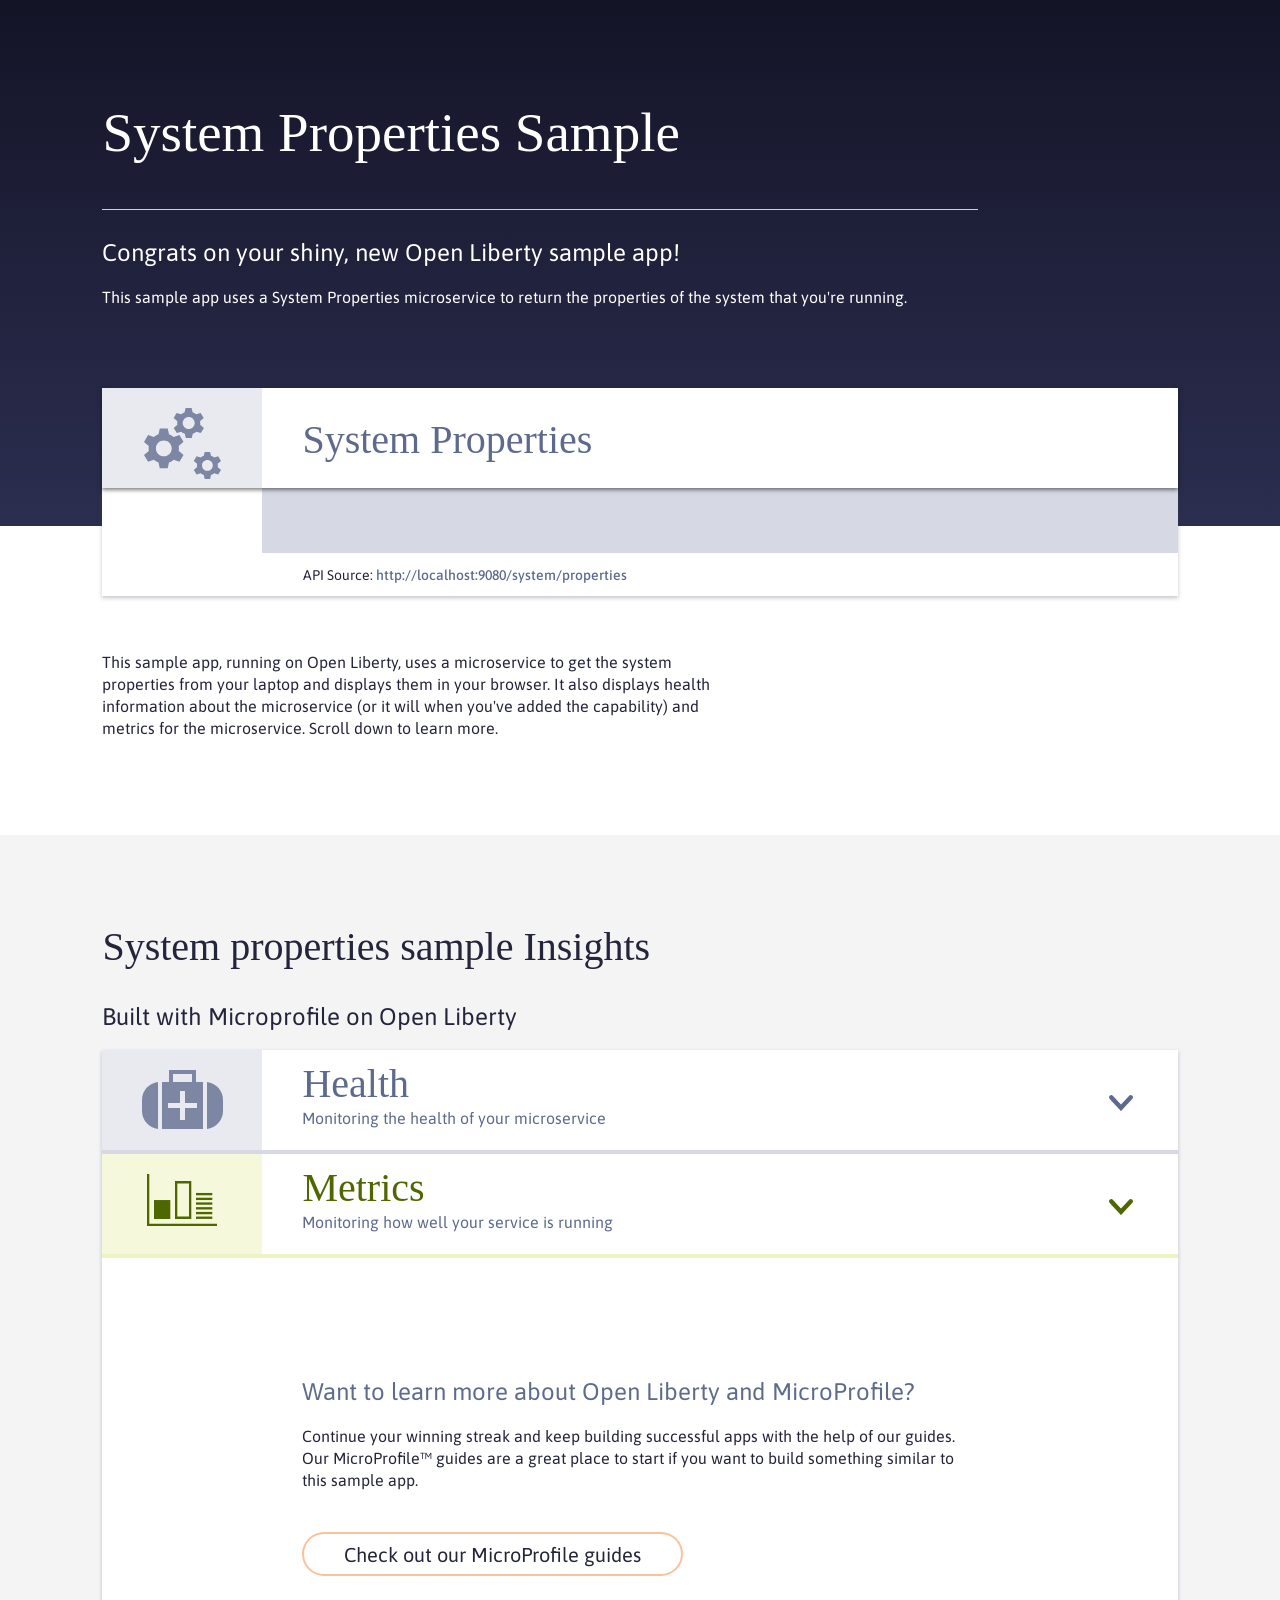
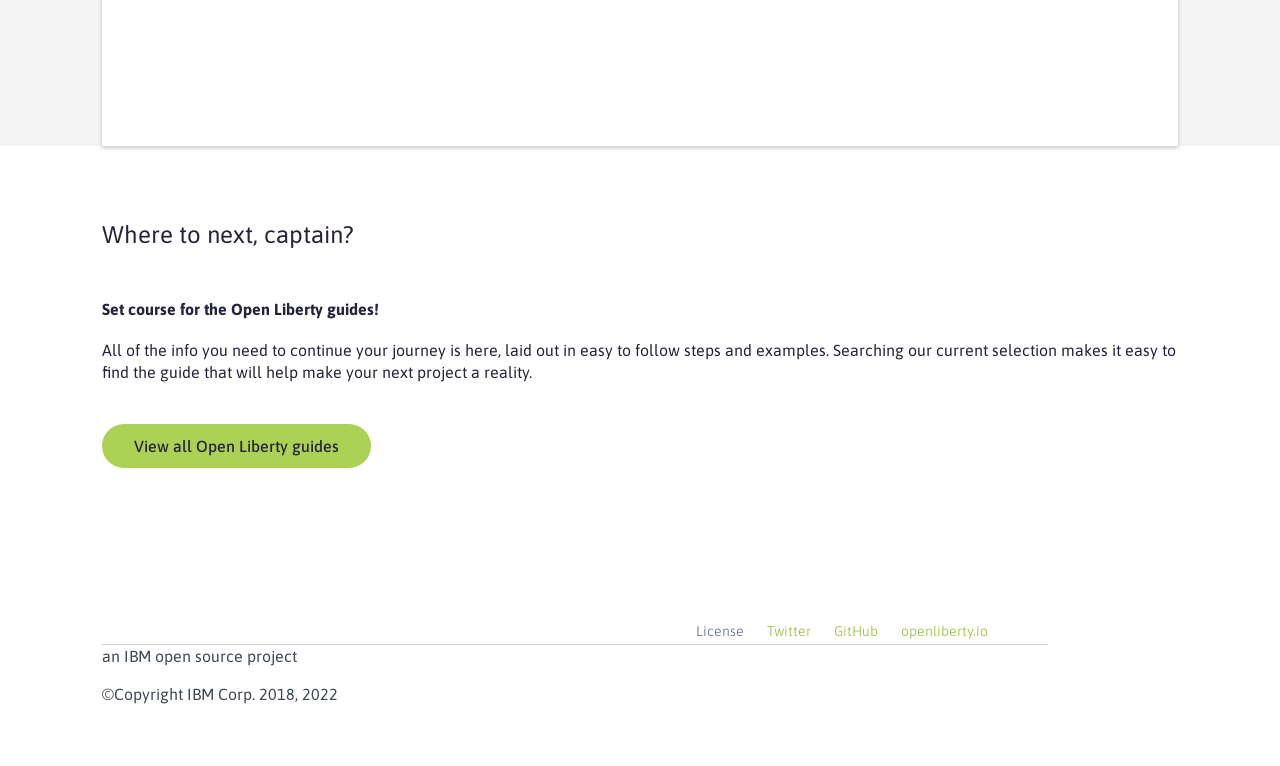
==== start/src/main/webapp/index.html @ b4d85316 "update versions" ====
<!--
  Copyright (c) 2016, 2022 IBM Corp.

  Licensed under the Apache License, Version 2.0 (the "License");
  you may not use this file except in compliance with the License.
  You may obtain a copy of the License at

     http://www.apache.org/licenses/LICENSE-2.0

  Unless required by applicable law or agreed to in writing, software
  distributed under the License is distributed on an "AS IS" BASIS,
  WITHOUT WARRANTIES OR CONDITIONS OF ANY KIND, either express or implied.
  See the License for the specific language governing permissions and
  limitations under the License.
-->
<html>
    <head>
        <script src="js/mpData.js"></script>
        <link href="https://fonts.googleapis.com/css?family=Asap" rel="stylesheet">
        <link rel="stylesheet" href="css/main.css">
    </head>
    <body>
        <section id="appIntro">
            <div id="titleSection">
                <h1 id="appTitle">System Properties Sample</h1>
                <div class="line"></div>
                <div class="headerImage"></div>
                <h2>Congrats on your shiny, new Open Liberty sample app!</h2>
                <p>This sample app uses a System Properties microservice to return the properties of the system that you're running.</p>
            </div>

            <div class="msSection" id="systemProperties">
                <div class="headerRow">
                    <div class="headerIcon"><img src="img/sysProps.svg"/></div>
                    <div class="headerTitle" id="sysPropTitle"><h2>System Properties</h2></div>
                </div>
                <div class="sectionContent">
                    <table id="systemPropertiesTable">
                        <tbody id="sysPropertiesTableBody">
                        <tr><th>Properties</th><th>Value</th></tr>
                        </tbody>
                    </table>
                </div>
            </div>

        </section>

        <section id="whereTo">
            <p>This sample app, running on Open Liberty, uses a microservice to get the system properties from your laptop and displays them in your browser. It also displays health information about the microservice (or it will when you've added the capability) and metrics for the microservice. Scroll down to learn more.</p>
        </section>

        <section id="openLibertyAndMp">
            <h1>System properties sample Insights</h1>
            <h2>Built with Microprofile on Open Liberty </h2>
            <div class="msSection collapsed" id="healthSection">
                <div class="collapsibleRow headerRow" onClick="toggle()">
                    <div class="headerIcon"><img src="img/health.svg"/></div>
                    <div class="headerTitle">
                        <h2>Health</h2>
                        <p>Monitoring the health of your microservice</p>
                        <img class="caret" src="img/carets/caret_down_blue.svg"/>
                    </div>
                </div>
                <div class="collapsibleContent" id="collapsibleHealth">
                    <div class="sectionContent">
                        <div id="healthBox">
                            <div id="healthIcon"><div id="healthStatusIcon"><img id="healthStatusIconImage"/></div></div>
                            <div id="healthText">
                                <p id="serviceName"></p>
                                <p id="serviceStatus"></p>
                            </div>
                        </div>
                        <table id="healthTable"></table>
                    </div>
                </div>
            </div>

            <div class="msSection collapsed" id="metricsSection">
                <div class="collapsibleRow headerRow" onClick="toggle()">
                    <div class="headerIcon"><img src="img/metrics.svg"/></div>
                    <div class="headerTitle">
                        <h2>Metrics</h2>
                        <p>Monitoring how well your service is running</p>
                        <img class="caret" src="img/carets/caret_down_green.svg"/>
                    </div>
                </div>
                <div class="collapsibleContent" id="collapsibleConfig">
                    <div class="sectionContent" id="metricsText">
                        <table id="metricsTable">
                            <tbody id="metricsTableBody">
                            <tr><th>PROPERTY</th><th>VALUE</th></tr>
                            </tbody>
                        </table>
                    </div>
                </div>

                <div id="learnMore">
                        <h2>Want to learn more about Open Liberty and MicroProfile?</h2>
                        <p>Continue your winning streak and keep building successful apps with the help of our guides. Our MicroProfile&trade; guides are a great place to start if you want to build something similar to this sample app.</p>
                        <a href="https://openliberty.io/guides/?search=MicroProfile&key=tag"><button id="mpGuidesButton">Check out our MicroProfile guides</button></a>
                    </div>
            </div>


        </section>
        <section id="whereToNext">
            <h2>Where to next, captain?</h2>
            <h4>Set course for the Open Liberty guides!</h4>
            <p>All of the info you need to continue your journey is here, laid out in easy to follow steps and examples. Searching our current selection makes it easy to find the guide that will help make your next project a reality.</p>
            <a href="https://openliberty.io/guides/"><button id="guidesButton">View all Open Liberty guides</button></a>
        </section>

        <script>
            displaySystemProperties(); // this calls displayMetrics() because it is a dependency
            displayHealth();
            //displayConfigProperties();
        </script>
    </body>

    <footer class="bodyFooter">
        <div class="bodyFooterLink">
          <a id="licenseLink" href="https://github.com/OpenLiberty/open-liberty/blob/master/LICENSE">License</a>
          <a href="https://twitter.com/OpenLibertyIO">Twitter</a>
          <a href="https://github.com/OpenLiberty">GitHub</a>
          <a href="https://openliberty.io/">openliberty.io</a>
        </div>
        <p id="footerText">an IBM open source project</p>
        <p id="footerCopyright">&copy;Copyright IBM Corp. 2018, 2022</p>
    </footer>
</html>
---- start/src/main/webapp/css/main.css ----
/*******************************************************************************
* Copyright (c) 2018 IBM Corporation and others.
* All rights reserved. This program and the accompanying materials
* are made available under the terms of the Eclipse Public License v1.0
* which accompanies this distribution, and is available at
* http://www.eclipse.org/legal/epl-v10.html
*
* Contributors:
*     IBM Corporation - initial API and implementation
*******************************************************************************/
@import url("https://fonts.googleapis.com/css?family=Asap:300,400,500");

@font-face {
    font-family: BunueloLight;
    src: url("/fonts/BunueloCleanPro-Light.woff");
}

@font-face {
    font-family: BunueloSemiBold;
    src: url("/fonts/BunueloCleanPro-SemiBold.woff");
}

body{
    font-family:Asap;
    font-size: 16px;
    color:#24243b;
    background-color: white;
    margin: 0px;
}

section {
    padding-top: 55px;
    padding-left: 8%;
    padding-right: 8%;
    /* font-weight: 400; */
    letter-spacing:0;
    text-align:left;
}

.line {
    margin-right: 200px;
    height: 1px;
    background-color: #C8D3D3;
}

.headerImage {
    background-image: url(/img/header_ufo.png);
    background-repeat: no-repeat;
    background-position: top 20px right 15px;
    height: 103px;
    margin-top: -94px;
}

#whereTo {
    padding-bottom: 80px;
    width: 50%;
}

p {
    line-height: 22px;
    margin-top: 0px;
}
h1 {
    font-family:BunueloSemiBold;
    font-size: 40px;
    font-weight: 400;
    letter-spacing:0;
    text-align:left;
}
h2 {
    font-size: 24px;
    font-weight: 400;
}
h4 {
    margin-top: 52px;
}
a {
    text-decoration: none;
}

#appIntro {
    background-image:linear-gradient(#141427 0%, #2c2e50 100%);
    background-size: 100% calc(100% - 70px);
    background-repeat: no-repeat;
}

#titleSection {
    color: white;
    margin-bottom: 80px;
}

#appTitle {
    font-family:BunueloLight;
    font-size:55px;
}

.headerRow {
    height: 100px;
    position:relative;
    z-index:2;
    box-shadow: 0 2px 4px 0 rgba(0,0,0,0.50);
}
.headerRow > div {
    display: inline-block;
}

.collapsibleRow {
    transition: border 400ms ease-out, box-shadow 200ms linear;
    cursor: pointer;
}
.collapsibleRow:hover .headerTitle {
    background-color: #f4f4f4;
    transition: background-color 0.1s;
}
.collapsed .collapsibleRow {
    box-shadow: none;
    border-bottom: 4px solid;
}
.collapsed#healthSection > .headerRow {
    border-bottom-color: #D6D9E4;
}
.collapsed#configSection > .headerRow {
    border-bottom-color: #F8D7C1;
}
.collapsed#metricsSection > .headerRow {
    border-bottom-color: #EEF3C3;
}

.collapsed .collapsibleContent { /* collapsing animation */
    transition: all 400ms ease-out, opacity 300ms ease-in;
}
.expanded .collapsibleContent { /* expanding animation */
    transition: all 400ms ease-out, opacity 450ms ease-out;
}
.collapsed .collapsibleContent {
    opacity: 0;
    max-height: 0;
    visibility: hidden;
}
.expanded .collapsibleContent {
    opacity: 1;
    max-height: 1000px;
    visibility: visible;
}

.headerIcon {
    width: 160px;
    height: 100%;
    float: left;
    background-color: #E8EAEF;
}
.headerIcon img {
    display:block;
    margin:auto;
    margin-top: 20px;
}

#healthSection .headerIcon {
    background-color: #E8EAEF;
}
#configSection .headerIcon {
    background-color: #FDE4D1;
}
#metricsSection .headerIcon {
    background-color: #F5F8DA;
}

.headerTitle {
    background-color: white;
    color:#5d6a8e;
    letter-spacing:0;
    text-align:left;
    padding-left: 40px;
    padding-top: 10px;
    width: calc(100% - 200px); /* 160 from icon, 40 from padding */
}
#healthSection h2 {
    color: #5D6A8E;
}
#configSection h2 {
    color: #E57000;
}
#metricsSection h2 {
    color: #4F6700;
}

#sysPropTitle {
    padding-top: 28px;
}

.headerTitle > h2 {
    font-family: BunueloLight;
    font-size:40px;
    margin: 0;
}

.caret {
    position: absolute;
    right: 45px;
    top: 45px;
}

.collapsed#configSection .caret {
    background-image: url("../img/carets/caret_down_orange.svg")
}
.expanded#configSection .caret {
    background-image: url("../img/carets/caret_up_orange.svg")
}

.msSection {
    background: white;
    box-shadow: 0 2px 4px 0 rgba(63,70,89,0.31);
}

.sectionContent {
    margin-left: 160px;
}

#systemPropertiesTable {
    padding-left: 160px;
    background: white;
}

button {
    border-radius:100px;
    height:44px;
    color:#24253a;
    text-align:center;
    font-family: Asap;
    margin-top: 25px;
    margin-bottom: 70px;
    cursor: pointer;
    border: none;
}

button a {
    text-decoration: none;
    color:#F4914D;
}

#guidesButton {
    background-color:#abd155;
    width:269px;
    font-weight: 500;
    font-size:16px;
    transition: background-color .2s;
}
#guidesButton:hover {
    background-color: #C7EE63;
}
#mpGuidesButton {
    border:2px solid #f4914d8c;
    border-radius:100px;
    font-size:20px;
    letter-spacing:0;
    padding-left: 40px;
    padding-right: 40px;
    background-color: white;
    transition: background-color .2s, color .2s;
}
#mpGuidesButton:hover {
    background-color: #f4914d;
    color: white;
}

section#openLibertyAndMp {
    background:#f4f4f5;
    background-size: 100% calc(100% - 70px);
    background-repeat: no-repeat;
}

#healthBox {
    text-align: left;
    display: table-cell;
    vertical-align: middle;
    width: 47%;
}

#healthBox > div {
    display: table-cell;
    vertical-align: middle;
}

#healthIcon {
    padding-left: 73px;
    padding-top: 56px;
    padding-bottom: 56px;
}
#healthStatusIcon {
    width: 104px;
    height: 104px;
}

#healthText {
    padding: 50px;
}

#serviceStatus {
    font-size: 50px;
    font-family:BunueloLight;
    margin-top: 30px;
}

#healthNote {
    text-align: left;
    display: table-cell;
    vertical-align: middle;
    padding-left: 43px;
    line-height: 26px;
    width: 53%;
}

table {
    width: 100%;
    font-size: 14px;
    text-align: left;
    border-collapse: collapse;
}

th {
    height: 63px;
    padding-left: 41px;
    font-size: 16px;
}
tr {
    height: 45px;
}
td {
    padding-left: 41px;
}
#systemPropertiesTable tr:first-child {
    background: #D6D9E4;
}
#configTable tr:first-child {
    background: #F8D7C1;;
}
#metricsTable tr:first-child {
    background: #EEF3C3;
}

#systemPropertiesTable tr:nth-child(2n+3) {
    background: #EEEFF3;
}
#configTable tr:nth-child(2n+2) {
    background: #FEF8F4;
}
#metricsTable tr:nth-child(2n+2) {
    background: #FBFCEE;
}

#systemPropertiesTable .sourceRow,
#healthTable .sourceRow {
    border-top: 4px solid #D6D9E4;
}
#systemPropertiesTable .sourceRow a,
#healthTable .sourceRow a {
    color: #5D6A8E;
}
#configTable .sourceRow {
    border-top: 4px solid #F8D7C1;
}
#configTable .sourceRow a {
    color: #E57000;
}
#metricsTable .sourceRow {
    border-top: 4px solid #EEF3C3;
}
#metricsTable .sourceRow a {
    color: #4F6700;
}
.sourceRow a {
    font-weight: 500;
}

#learnMore {
    margin-top: 120px;
    padding: 0px 200px 100px;
}

#learnMore > h2 {
    color:#5e6b8d;
}

.bodyFooter {
  padding: 5px 8%;
  background-image: url(/img/footer_main.png);
  background-repeat: no-repeat;
  background-position: top 20px right 110px;
  margin-bottom: 40px;
  margin-top: 50px;
  color: #3F4659;
}

.bodyFooterLink {
  font-family: Asap;
  font-weight: 300;
  font-size: 14px;
  letter-spacing: 0;
  border-bottom: solid 1px #C8D3D3;
  margin-top: 30px;
  margin-right: 130px;
  padding-bottom: 5px;
  padding-right: 50px;
  text-align: right;
}

.bodyFooterLink > a {
    text-decoration: none;
    padding: 10px;
    color: #96bc32;
}

#licenseLink {
  color: #5E6B8D;
  text-align: left;
}

#footer_text {
    margin-top: 4px;
    margin-bottom: 4px;
    font-size: 16px;
}

#footer_copyright {
  font-size: 11px;
}
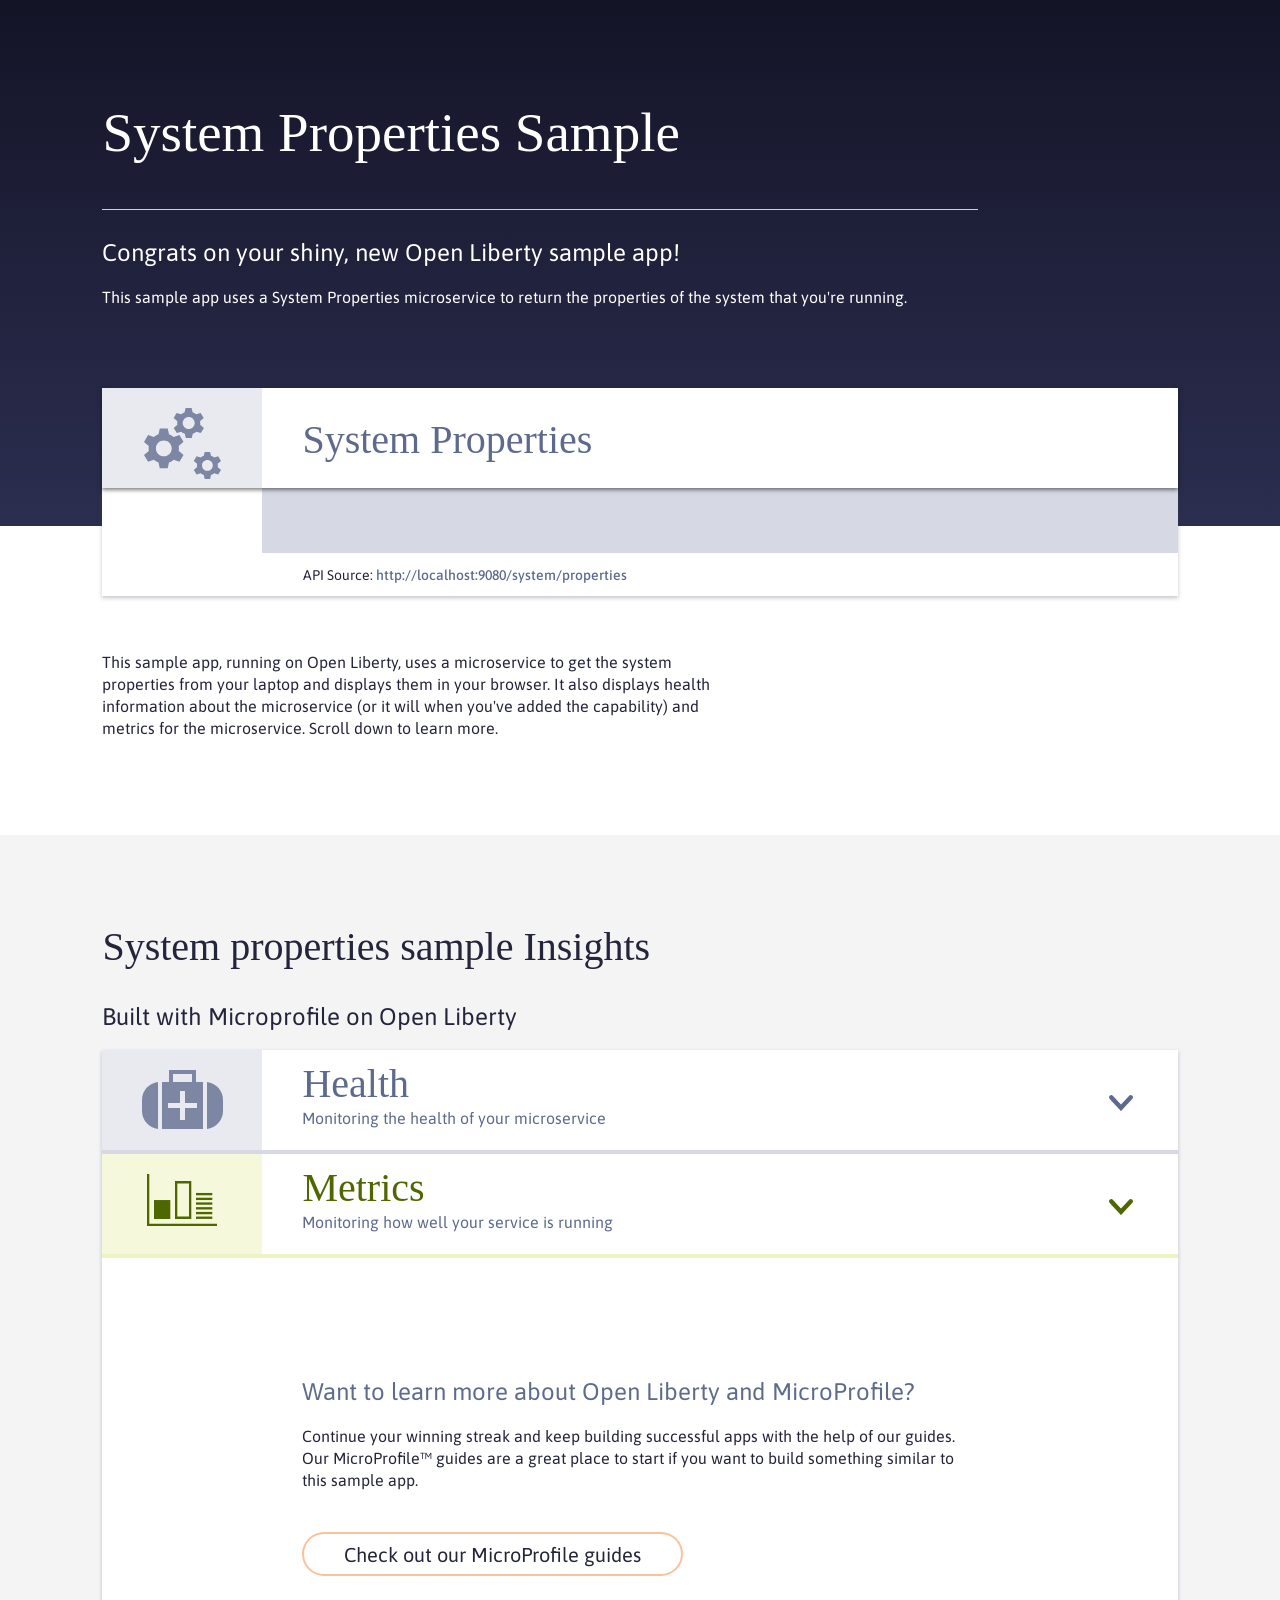
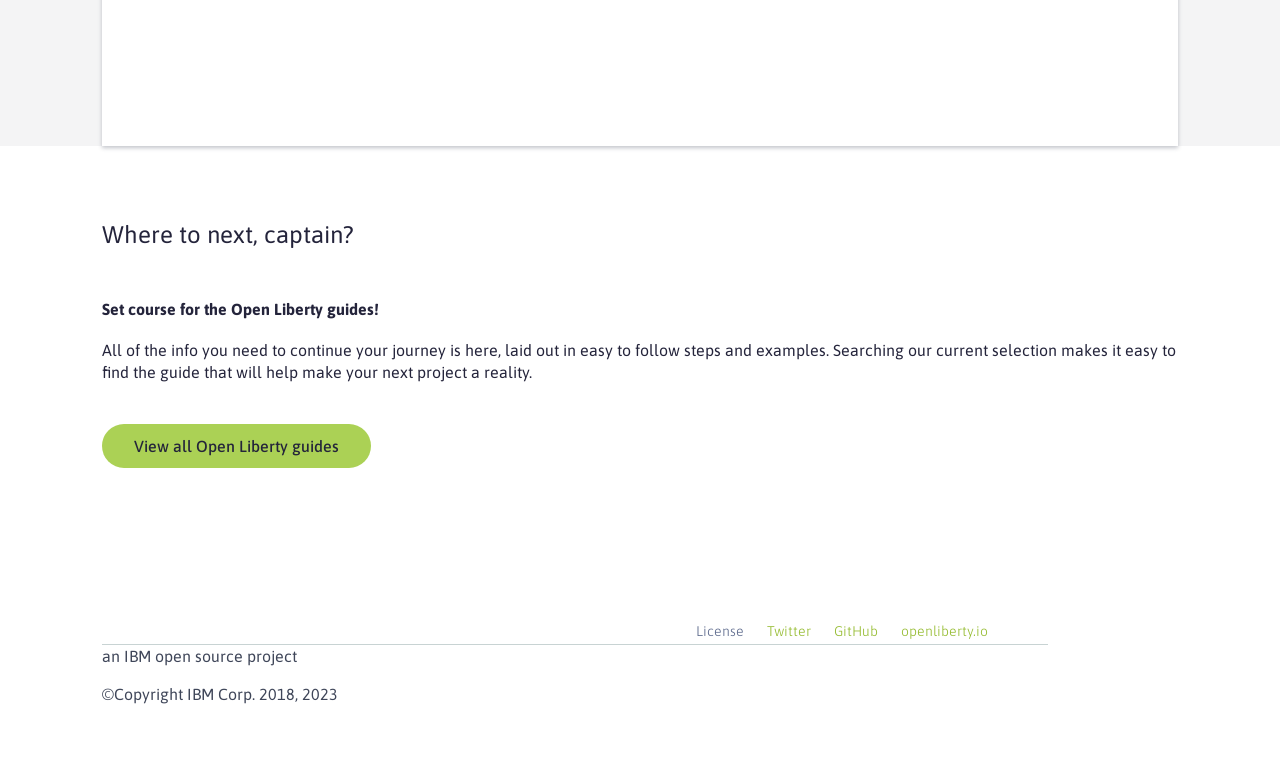
==== commit 616c606d: "update versions" ====
--- a/start/src/main/webapp/index.html
+++ b/start/src/main/webapp/index.html
@@ -1,5 +1,5 @@
 <!--
-  Copyright (c) 2016, 2022 IBM Corp.
+  Copyright (c) 2016, 2023 IBM Corp.
 
   Licensed under the Apache License, Version 2.0 (the "License");
   you may not use this file except in compliance with the License.
@@ -119,12 +119,12 @@
 
     <footer class="bodyFooter">
         <div class="bodyFooterLink">
-          <a id="licenseLink" href="https://github.com/OpenLiberty/open-liberty/blob/master/LICENSE">License</a>
+          <a id="licenseLink" href="https://github.com/OpenLiberty/open-liberty/blob/release/LICENSE">License</a>
           <a href="https://twitter.com/OpenLibertyIO">Twitter</a>
           <a href="https://github.com/OpenLiberty">GitHub</a>
           <a href="https://openliberty.io/">openliberty.io</a>
         </div>
         <p id="footerText">an IBM open source project</p>
-        <p id="footerCopyright">&copy;Copyright IBM Corp. 2018, 2022</p>
+        <p id="footerCopyright">&copy;Copyright IBM Corp. 2018, 2023</p>
     </footer>
 </html>
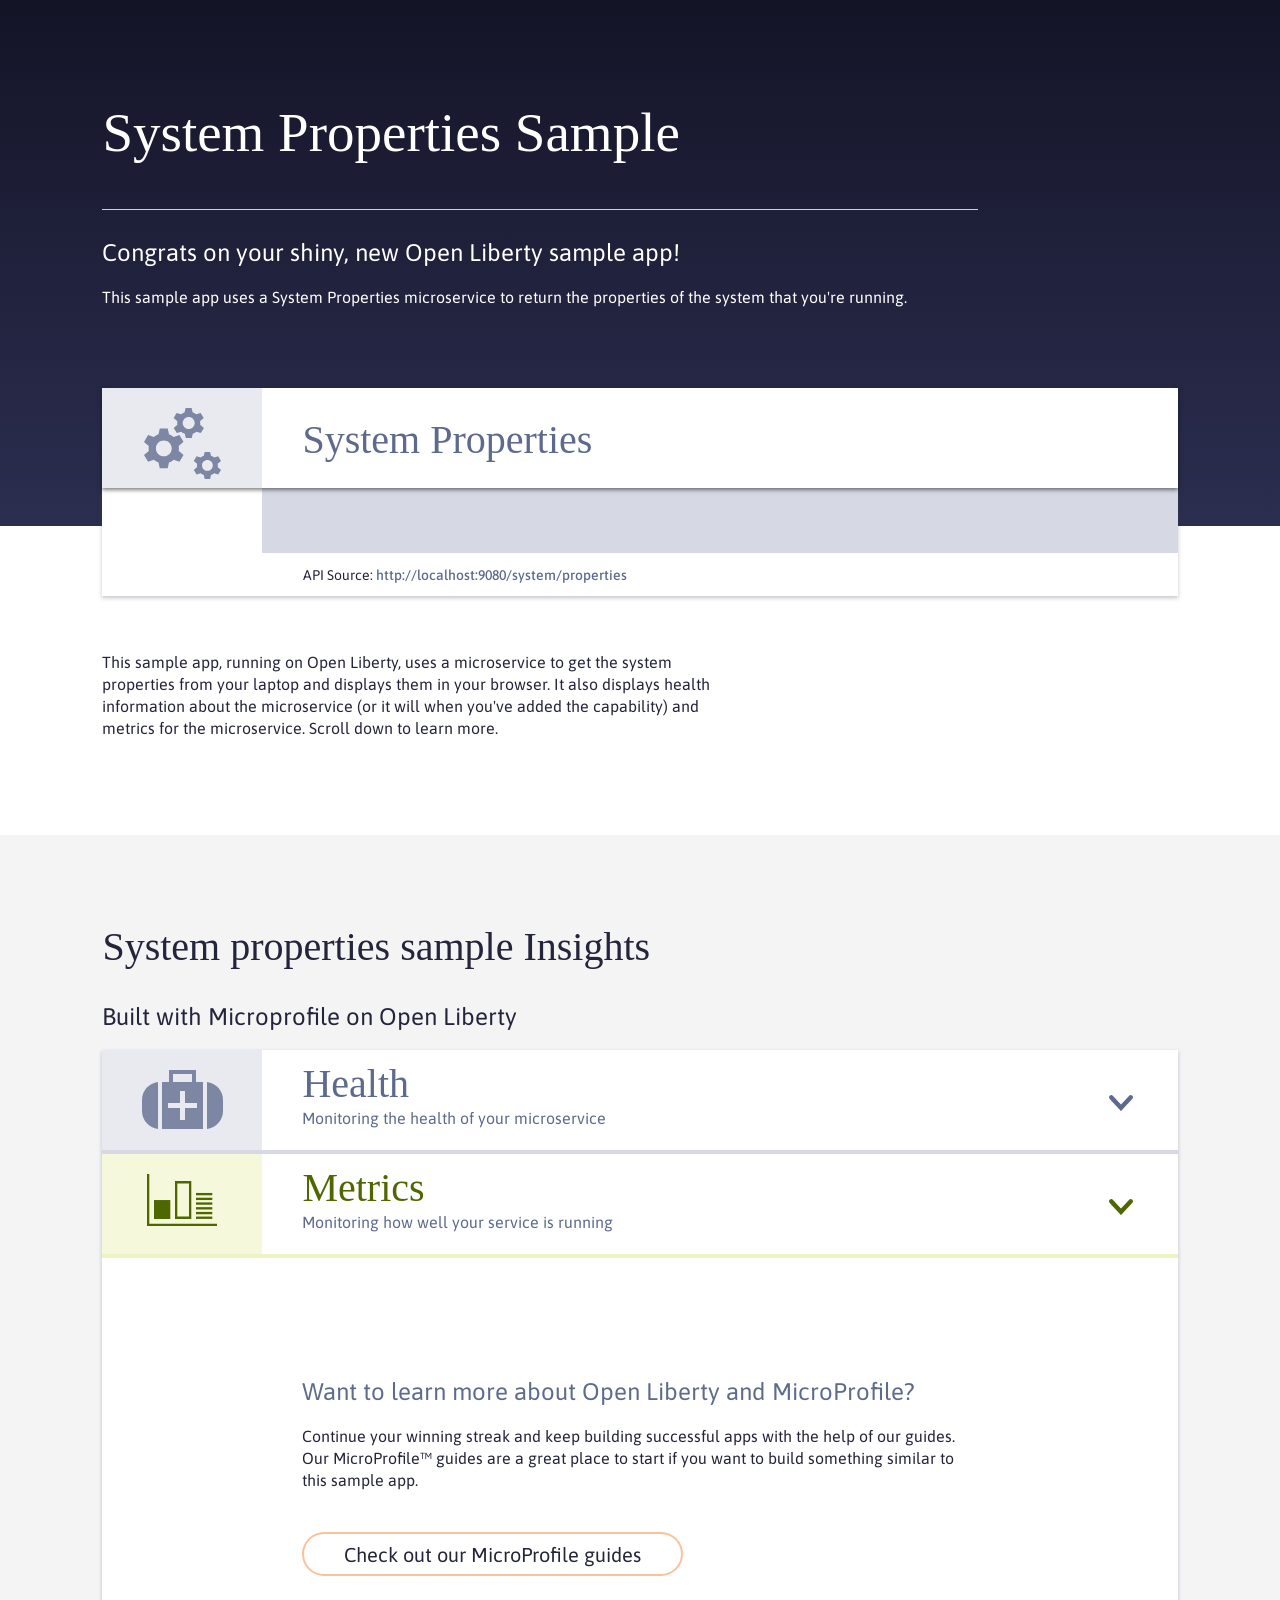
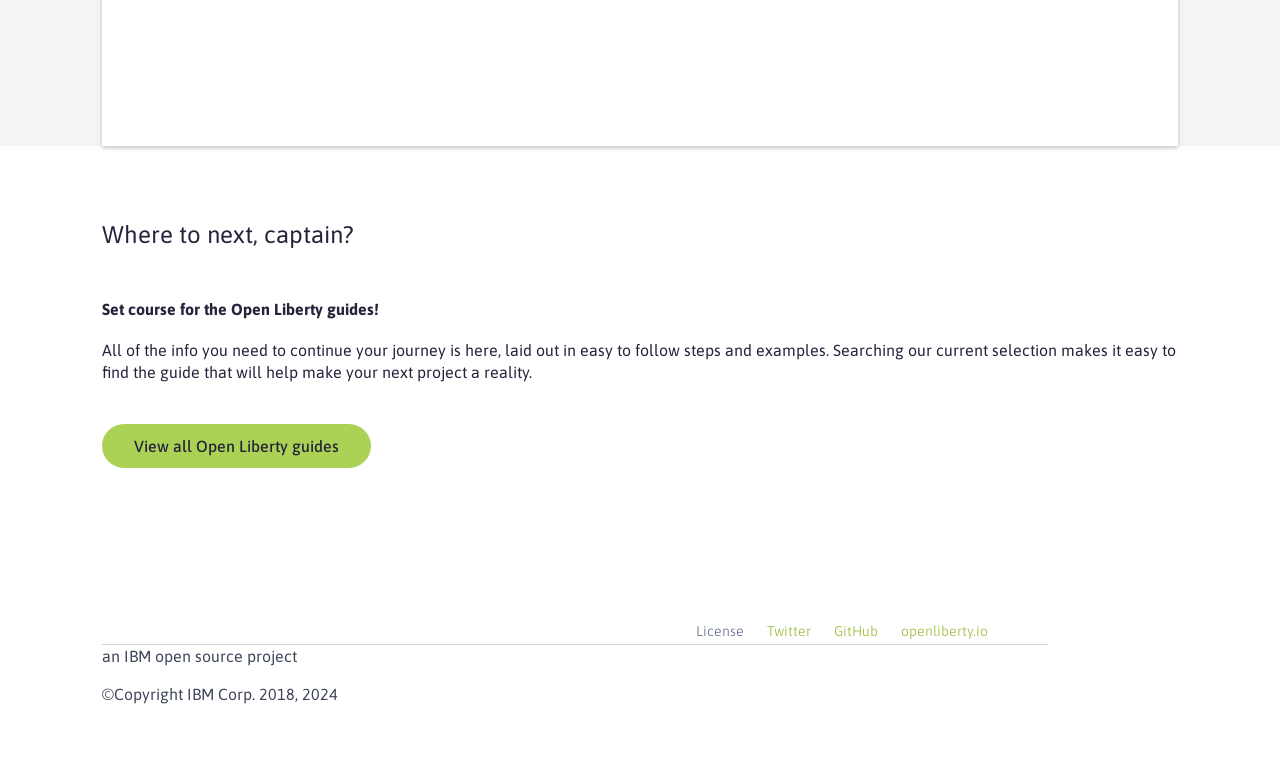
==== commit 6f25e5ed: "update versions" ====
--- a/start/src/main/webapp/index.html
+++ b/start/src/main/webapp/index.html
@@ -1,5 +1,5 @@
 <!--
-  Copyright (c) 2016, 2023 IBM Corp.
+  Copyright (c) 2016, 2024 IBM Corp.
 
   Licensed under the Apache License, Version 2.0 (the "License");
   you may not use this file except in compliance with the License.
@@ -125,6 +125,6 @@
           <a href="https://openliberty.io/">openliberty.io</a>
         </div>
         <p id="footerText">an IBM open source project</p>
-        <p id="footerCopyright">&copy;Copyright IBM Corp. 2018, 2023</p>
+        <p id="footerCopyright">&copy;Copyright IBM Corp. 2018, 2024</p>
     </footer>
 </html>
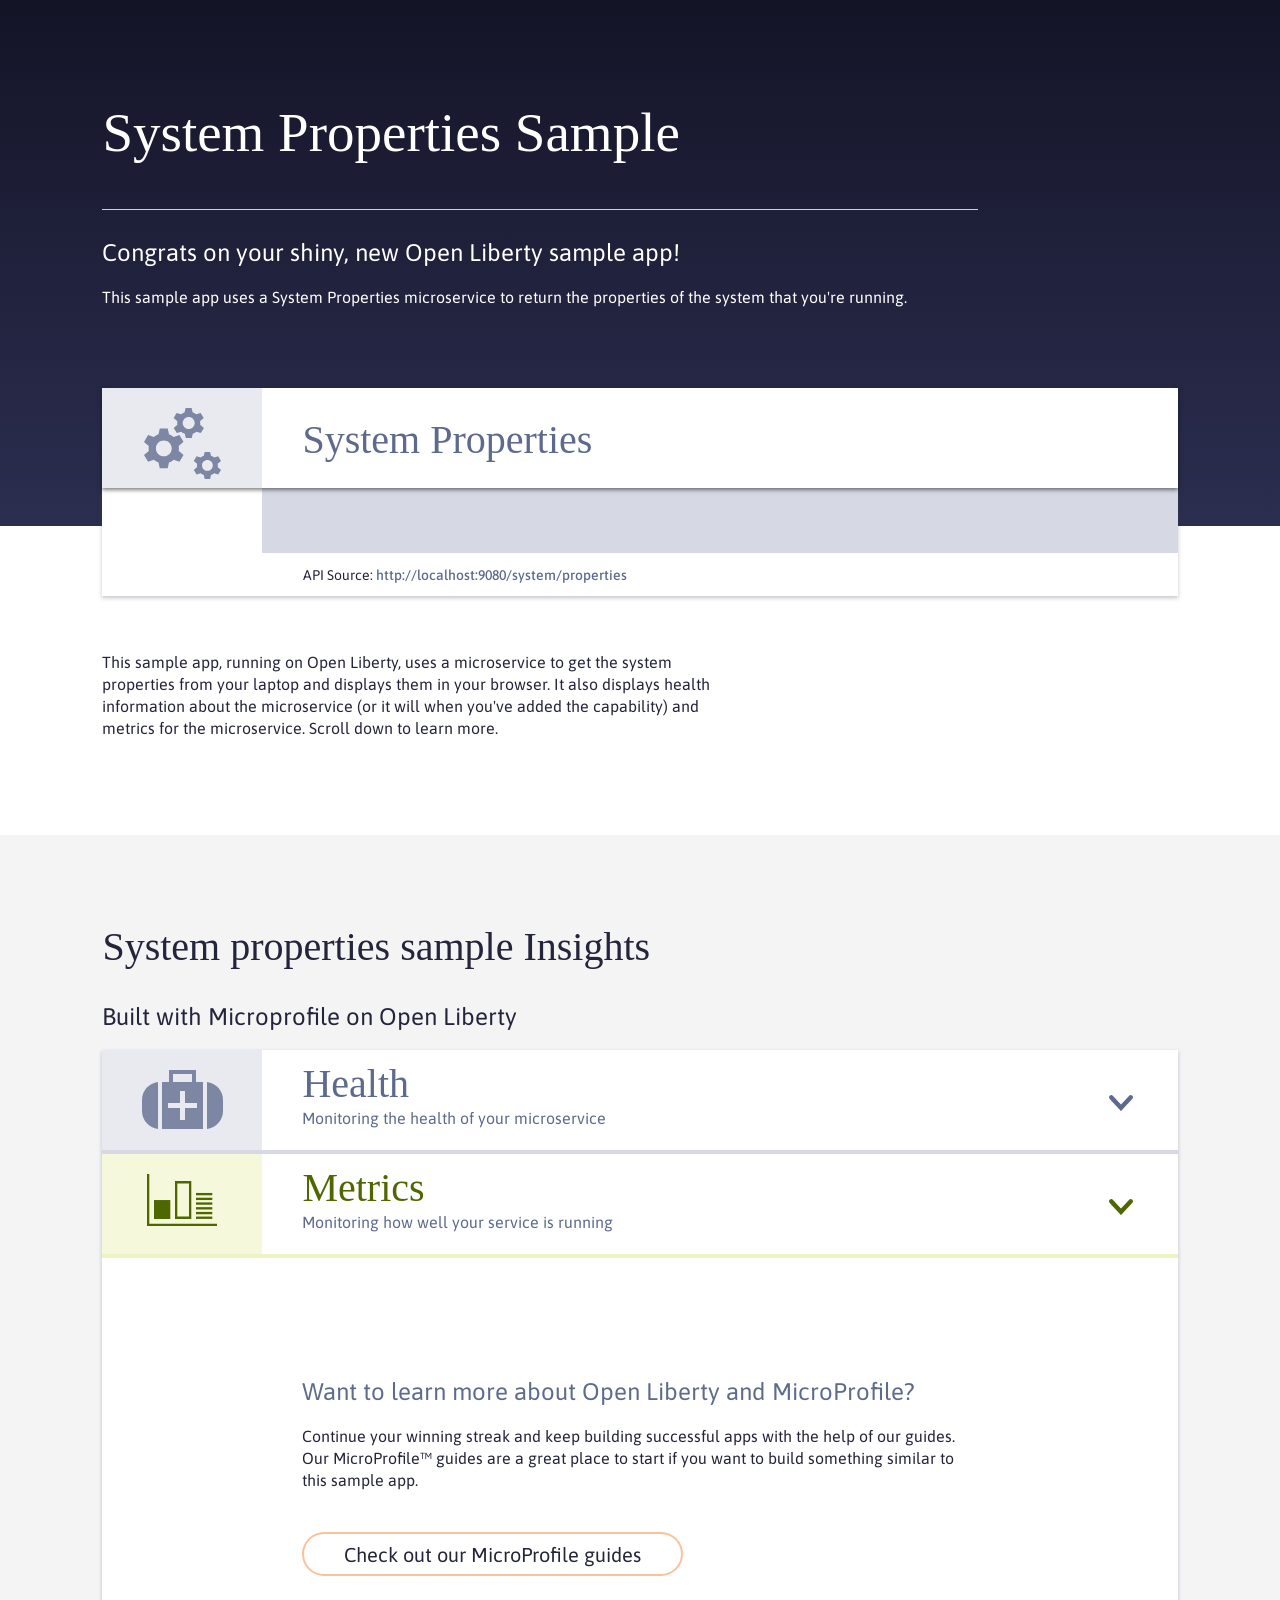
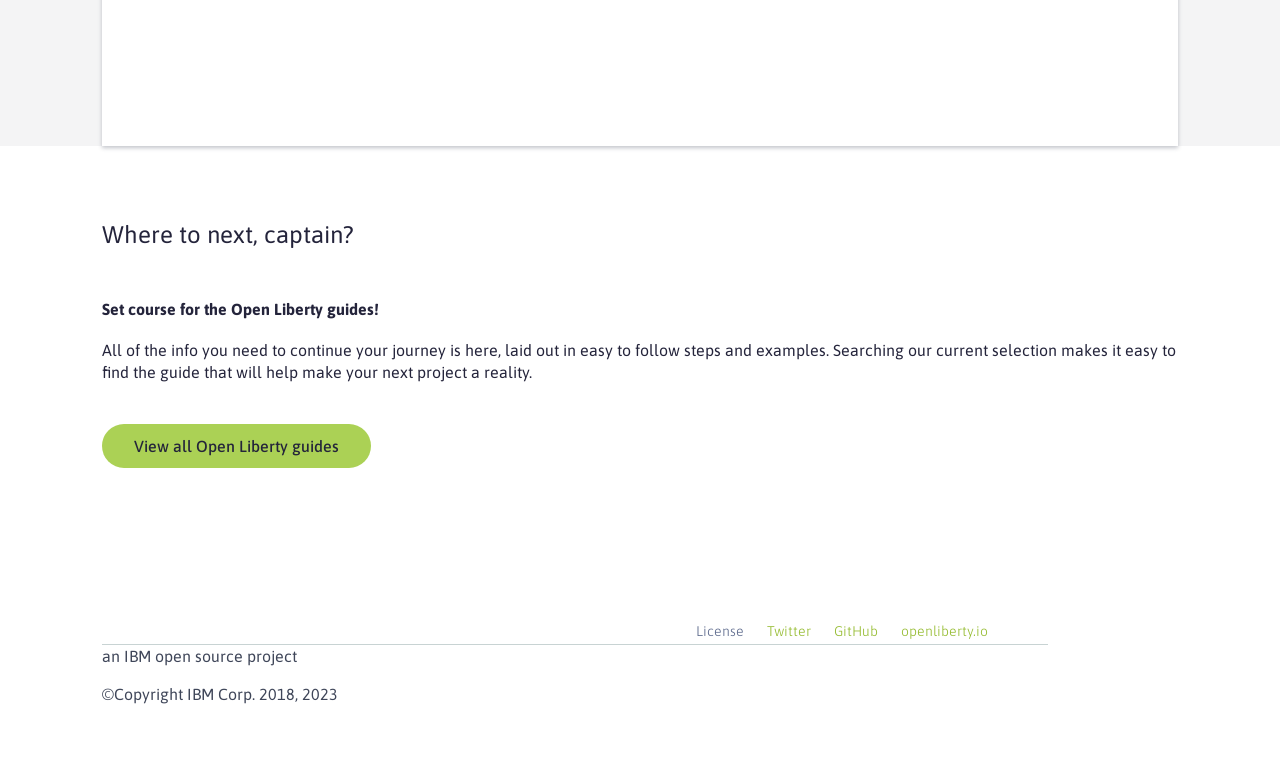
==== commit a6e7f5dc: "Update index.html" ====
--- a/start/src/main/webapp/index.html
+++ b/start/src/main/webapp/index.html
@@ -1,5 +1,5 @@
 <!--
-  Copyright (c) 2016, 2024 IBM Corp.
+  Copyright (c) 2016, 2023 IBM Corp.
 
   Licensed under the Apache License, Version 2.0 (the "License");
   you may not use this file except in compliance with the License.
@@ -125,6 +125,6 @@
           <a href="https://openliberty.io/">openliberty.io</a>
         </div>
         <p id="footerText">an IBM open source project</p>
-        <p id="footerCopyright">&copy;Copyright IBM Corp. 2018, 2024</p>
+        <p id="footerCopyright">&copy;Copyright IBM Corp. 2018, 2023</p>
     </footer>
 </html>
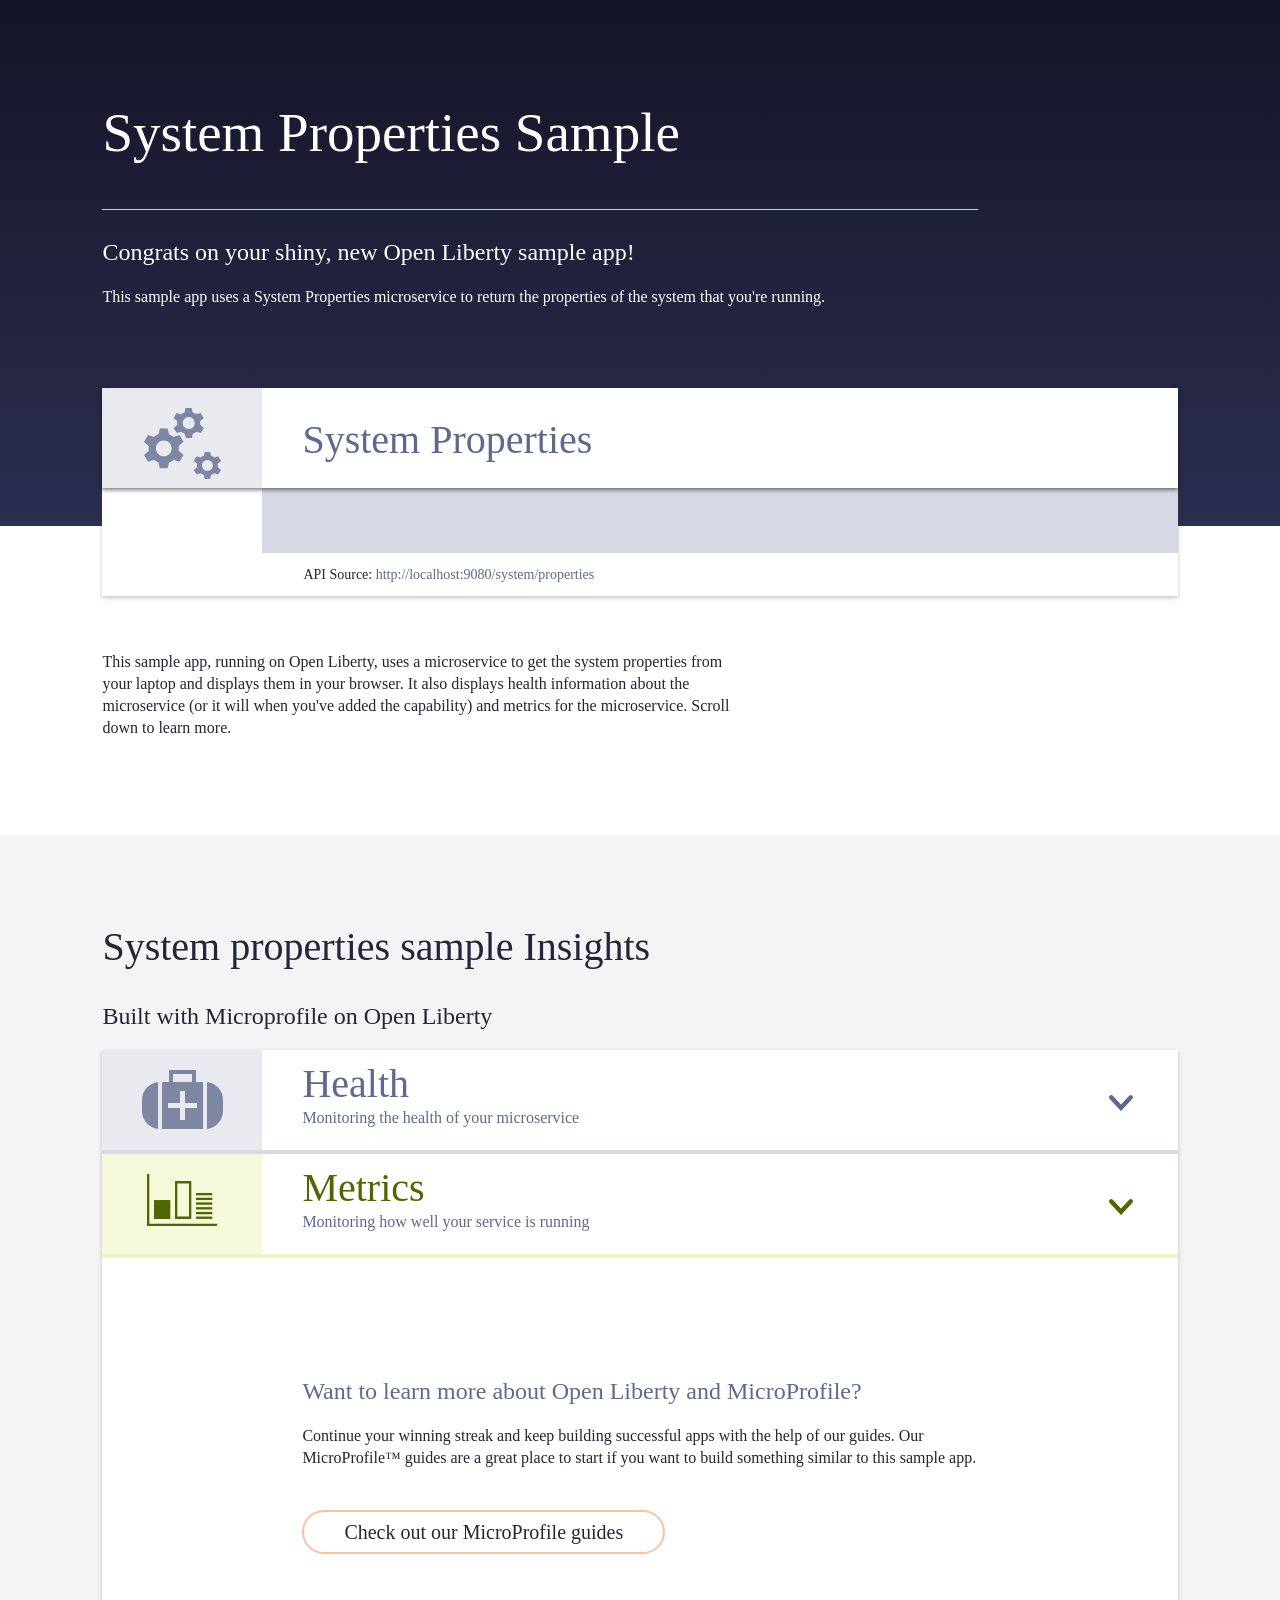
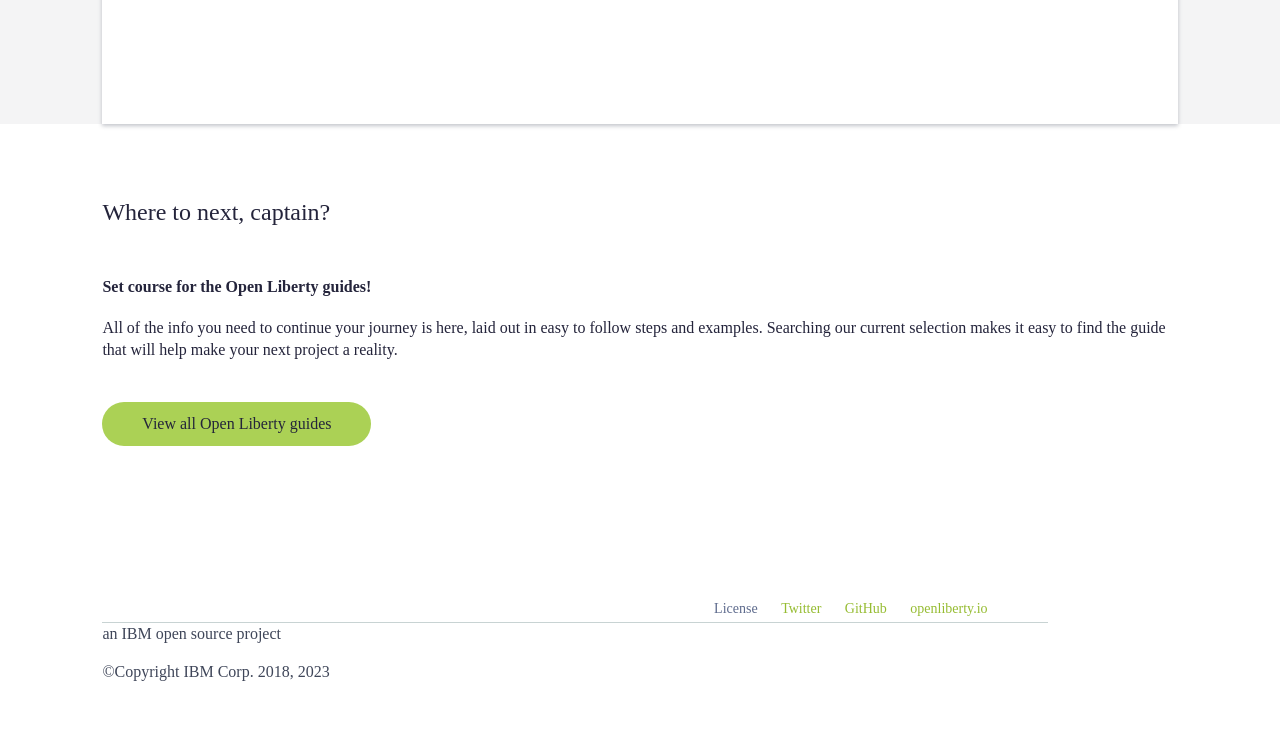
==== commit 0bf35cac: "remove google fonts Signed-off-by: Gilbert Kwan <gkwan@ca.ibm.com>" ====
--- a/start/src/main/webapp/index.html
+++ b/start/src/main/webapp/index.html
@@ -16,7 +16,6 @@
 <html>
     <head>
         <script src="js/mpData.js"></script>
-        <link href="https://fonts.googleapis.com/css?family=Asap" rel="stylesheet">
         <link rel="stylesheet" href="css/main.css">
     </head>
     <body>
--- a/start/src/main/webapp/css/main.css
+++ b/start/src/main/webapp/css/main.css
@@ -1,5 +1,5 @@
 /*******************************************************************************
-* Copyright (c) 2018 IBM Corporation and others.
+* Copyright (c) 2018, 2024 IBM Corporation and others.
 * All rights reserved. This program and the accompanying materials
 * are made available under the terms of the Eclipse Public License v1.0
 * which accompanies this distribution, and is available at
@@ -8,16 +8,14 @@
 * Contributors:
 *     IBM Corporation - initial API and implementation
 *******************************************************************************/
-@import url("https://fonts.googleapis.com/css?family=Asap:300,400,500");
-
 @font-face {
     font-family: BunueloLight;
-    src: url("/fonts/BunueloCleanPro-Light.woff");
+    src: url("/fonts/BunueloCleanPro-Light.otf");
 }
 
 @font-face {
     font-family: BunueloSemiBold;
-    src: url("/fonts/BunueloCleanPro-SemiBold.woff");
+    src: url("/fonts/BunueloCleanPro-SemiBold.otf");
 }
 
 body{
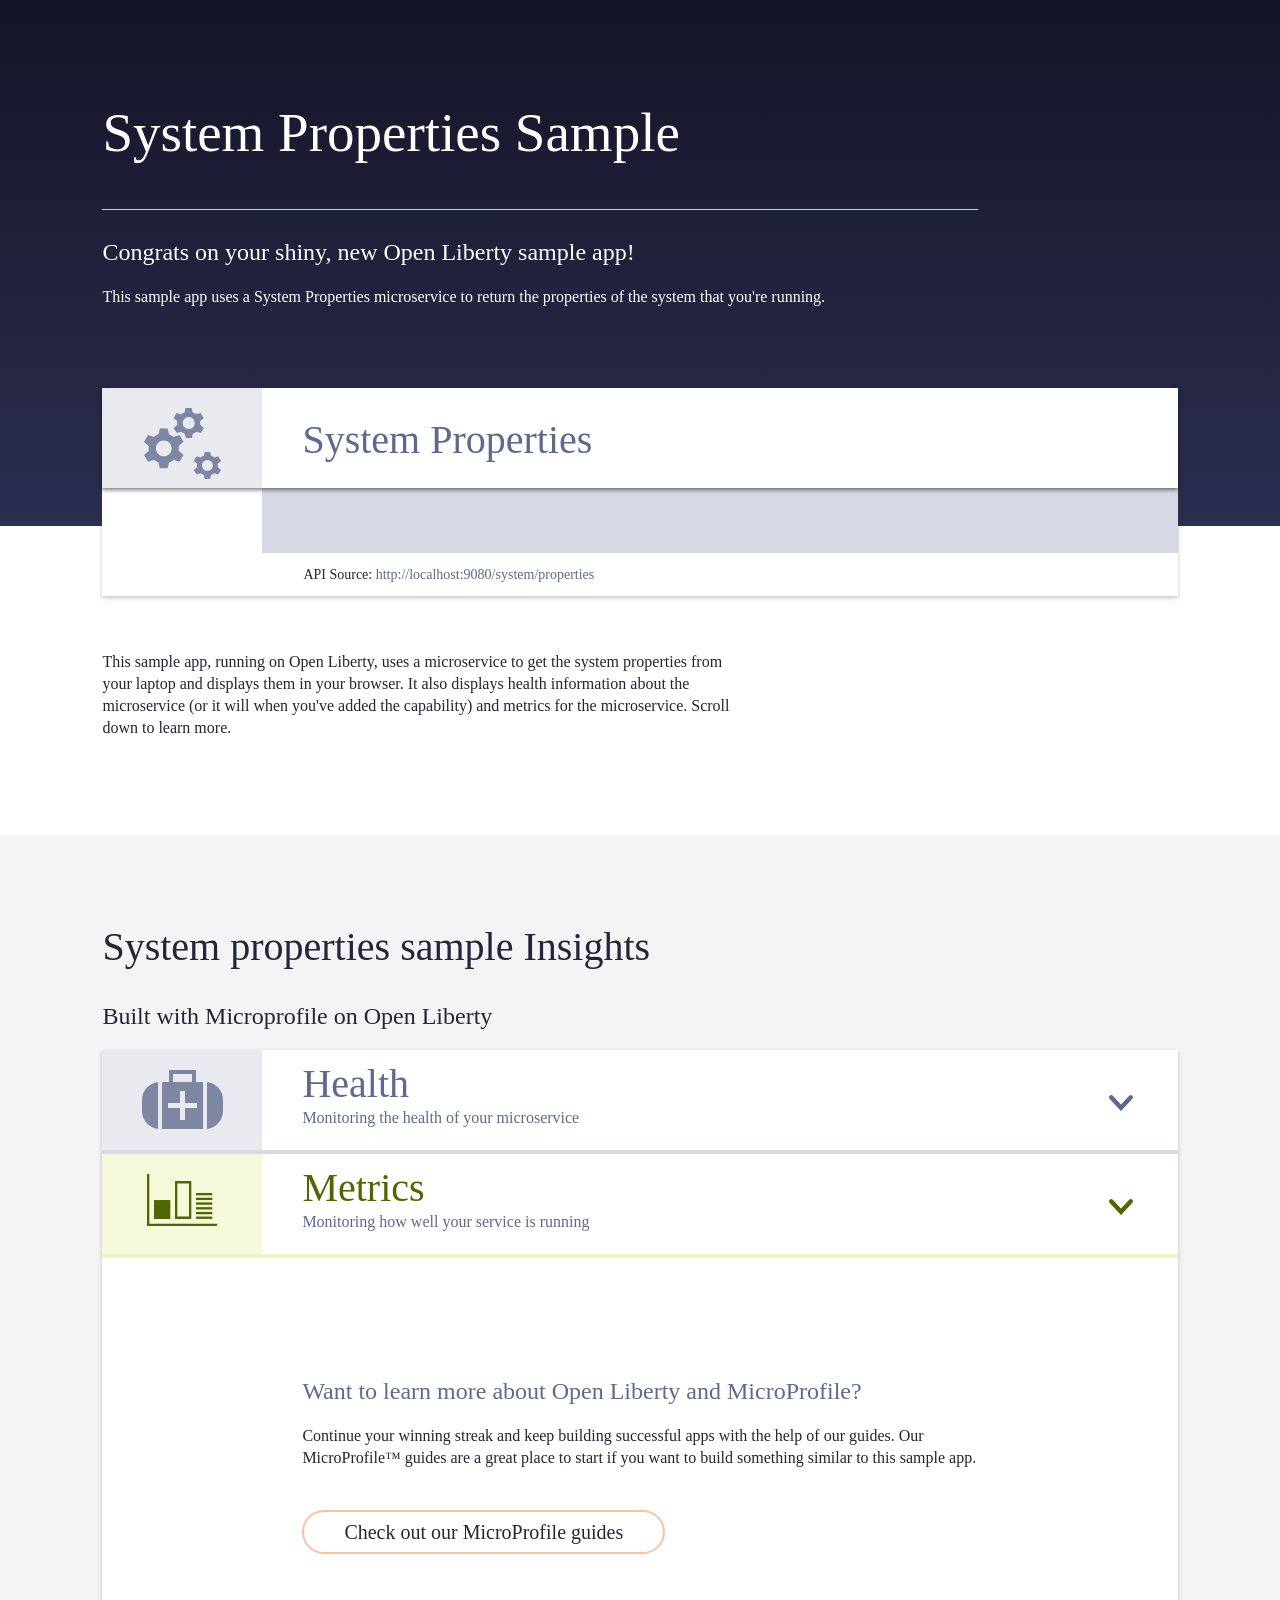
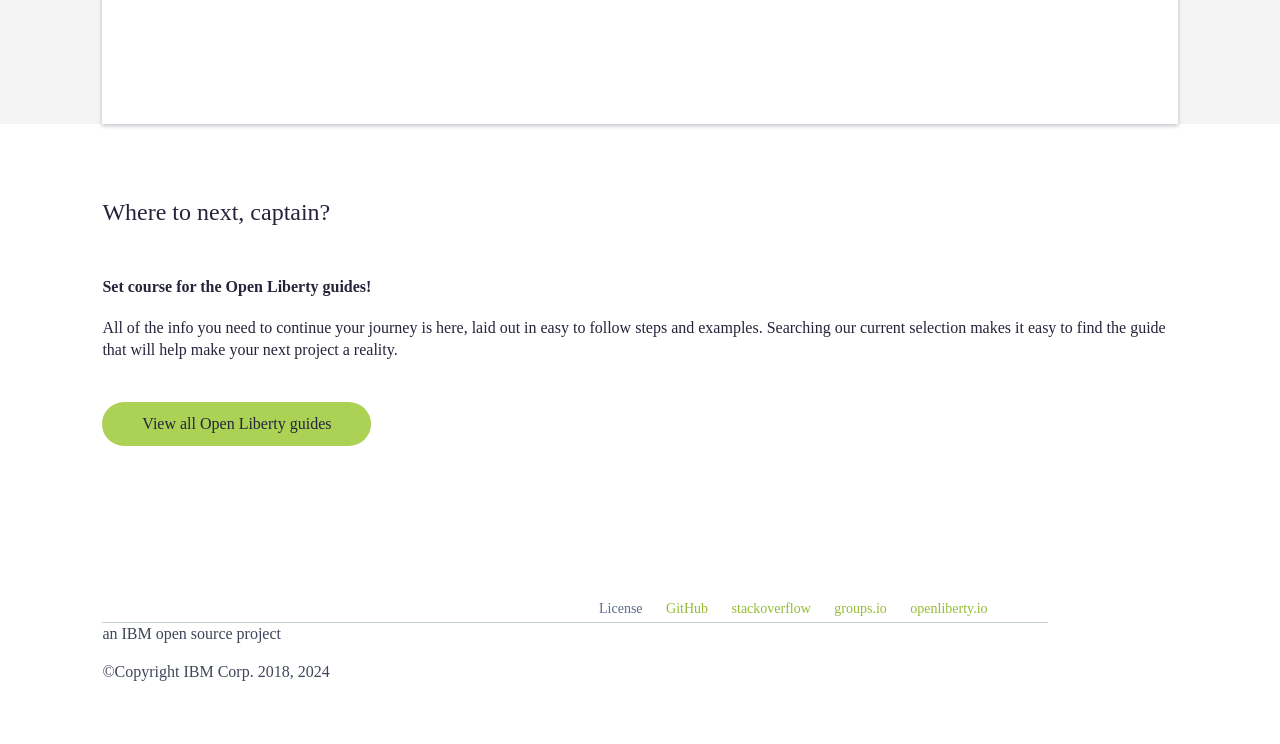
==== commit 7bc43891: "remove twitter link Signed-off-by: Gilbert Kwan <gkwan@ca.ibm.com>" ====
--- a/start/src/main/webapp/index.html
+++ b/start/src/main/webapp/index.html
@@ -1,5 +1,5 @@
 <!--
-  Copyright (c) 2016, 2023 IBM Corp.
+  Copyright (c) 2016, 2024 IBM Corp.
 
   Licensed under the Apache License, Version 2.0 (the "License");
   you may not use this file except in compliance with the License.
@@ -112,18 +112,19 @@
         <script>
             displaySystemProperties(); // this calls displayMetrics() because it is a dependency
             displayHealth();
-            //displayConfigProperties();
+            // displayConfigProperties();
         </script>
     </body>
 
     <footer class="bodyFooter">
         <div class="bodyFooterLink">
           <a id="licenseLink" href="https://github.com/OpenLiberty/open-liberty/blob/release/LICENSE">License</a>
-          <a href="https://twitter.com/OpenLibertyIO">Twitter</a>
           <a href="https://github.com/OpenLiberty">GitHub</a>
+          <a href="https://stackoverflow.com/questions/tagged/open-liberty">stackoverflow</a>
+          <a href="https://groups.io/g/openliberty">groups.io</a>
           <a href="https://openliberty.io/">openliberty.io</a>
         </div>
         <p id="footerText">an IBM open source project</p>
-        <p id="footerCopyright">&copy;Copyright IBM Corp. 2018, 2023</p>
+        <p id="footerCopyright">&copy;Copyright IBM Corp. 2018, 2024</p>
     </footer>
 </html>
--- a/start/src/main/webapp/css/main.css
+++ b/start/src/main/webapp/css/main.css
@@ -9,379 +9,379 @@
 *     IBM Corporation - initial API and implementation
 *******************************************************************************/
 @font-face {
-    font-family: BunueloLight;
-    src: url("/fonts/BunueloCleanPro-Light.otf");
+  font-family: BunueloLight;
+  src: url("/fonts/BunueloCleanPro-Light.otf");
 }
 
 @font-face {
-    font-family: BunueloSemiBold;
-    src: url("/fonts/BunueloCleanPro-SemiBold.otf");
-}
-
-body{
-    font-family:Asap;
-    font-size: 16px;
-    color:#24243b;
-    background-color: white;
-    margin: 0px;
+  font-family: BunueloSemiBold;
+  src: url("/fonts/BunueloCleanPro-SemiBold.otf");
+}
+
+body {
+  font-family: BunueloSemiBold;
+  font-size: 16px;
+  color: #24243b;
+  background-color: white;
+  margin: 0px;
 }
 
 section {
-    padding-top: 55px;
-    padding-left: 8%;
-    padding-right: 8%;
-    /* font-weight: 400; */
-    letter-spacing:0;
-    text-align:left;
+  padding-top: 55px;
+  padding-left: 8%;
+  padding-right: 8%;
+  /* font-weight: 400; */
+  letter-spacing: 0;
+  text-align: left;
 }
 
 .line {
-    margin-right: 200px;
-    height: 1px;
-    background-color: #C8D3D3;
+  margin-right: 200px;
+  height: 1px;
+  background-color: #C8D3D3;
 }
 
 .headerImage {
-    background-image: url(/img/header_ufo.png);
-    background-repeat: no-repeat;
-    background-position: top 20px right 15px;
-    height: 103px;
-    margin-top: -94px;
+  background-image: url("/img/header_ufo.png");
+  background-repeat: no-repeat;
+  background-position: top 20px right 15px;
+  height: 103px;
+  margin-top: -94px;
 }
 
 #whereTo {
-    padding-bottom: 80px;
-    width: 50%;
+  padding-bottom: 80px;
+  width: 50%;
 }
 
 p {
-    line-height: 22px;
-    margin-top: 0px;
+  line-height: 22px;
+  margin-top: 0px;
 }
 h1 {
-    font-family:BunueloSemiBold;
-    font-size: 40px;
-    font-weight: 400;
-    letter-spacing:0;
-    text-align:left;
+  font-family: BunueloSemiBold;
+  font-size: 40px;
+  font-weight: 400;
+  letter-spacing: 0;
+  text-align: left;
 }
 h2 {
-    font-size: 24px;
-    font-weight: 400;
+  font-size: 24px;
+  font-weight: 400;
 }
 h4 {
-    margin-top: 52px;
+  margin-top: 52px;
 }
 a {
-    text-decoration: none;
+  text-decoration: none;
 }
 
 #appIntro {
-    background-image:linear-gradient(#141427 0%, #2c2e50 100%);
-    background-size: 100% calc(100% - 70px);
-    background-repeat: no-repeat;
+  background-image: linear-gradient(#141427 0%, #2c2e50 100%);
+  background-size: 100% calc(100% - 70px);
+  background-repeat: no-repeat;
 }
 
 #titleSection {
-    color: white;
-    margin-bottom: 80px;
+  color: white;
+  margin-bottom: 80px;
 }
 
 #appTitle {
-    font-family:BunueloLight;
-    font-size:55px;
+  font-family: BunueloLight;
+  font-size: 55px;
 }
 
 .headerRow {
-    height: 100px;
-    position:relative;
-    z-index:2;
-    box-shadow: 0 2px 4px 0 rgba(0,0,0,0.50);
+  height: 100px;
+  position: relative;
+  z-index: 2;
+  box-shadow: 0 2px 4px 0 rgba(0,0,0,0.50);
 }
 .headerRow > div {
-    display: inline-block;
+  display: inline-block;
 }
 
 .collapsibleRow {
-    transition: border 400ms ease-out, box-shadow 200ms linear;
-    cursor: pointer;
+  transition: border 400ms ease-out, box-shadow 200ms linear;
+  cursor: pointer;
 }
 .collapsibleRow:hover .headerTitle {
-    background-color: #f4f4f4;
-    transition: background-color 0.1s;
+  background-color: #f4f4f4;
+  transition: background-color 0.1s;
 }
 .collapsed .collapsibleRow {
-    box-shadow: none;
-    border-bottom: 4px solid;
+  box-shadow: none;
+  border-bottom: 4px solid;
 }
 .collapsed#healthSection > .headerRow {
-    border-bottom-color: #D6D9E4;
+  border-bottom-color: #D6D9E4;
 }
 .collapsed#configSection > .headerRow {
-    border-bottom-color: #F8D7C1;
+  border-bottom-color: #F8D7C1;
 }
 .collapsed#metricsSection > .headerRow {
-    border-bottom-color: #EEF3C3;
+  border-bottom-color: #EEF3C3;
 }
 
 .collapsed .collapsibleContent { /* collapsing animation */
-    transition: all 400ms ease-out, opacity 300ms ease-in;
+  transition: all 400ms ease-out, opacity 300ms ease-in;
 }
 .expanded .collapsibleContent { /* expanding animation */
-    transition: all 400ms ease-out, opacity 450ms ease-out;
+  transition: all 400ms ease-out, opacity 450ms ease-out;
 }
 .collapsed .collapsibleContent {
-    opacity: 0;
-    max-height: 0;
-    visibility: hidden;
+  opacity: 0;
+  max-height: 0;
+  visibility: hidden;
 }
 .expanded .collapsibleContent {
-    opacity: 1;
-    max-height: 1000px;
-    visibility: visible;
+  opacity: 1;
+  max-height: 1000px;
+  visibility: visible;
 }
 
 .headerIcon {
-    width: 160px;
-    height: 100%;
-    float: left;
-    background-color: #E8EAEF;
+  width: 160px;
+  height: 100%;
+  float: left;
+  background-color: #E8EAEF;
 }
 .headerIcon img {
-    display:block;
-    margin:auto;
-    margin-top: 20px;
+  display: Block;
+  margin:auto;
+  margin-top: 20px;
 }
 
 #healthSection .headerIcon {
-    background-color: #E8EAEF;
+  background-color: #E8EAEF;
 }
 #configSection .headerIcon {
-    background-color: #FDE4D1;
+  background-color: #FDE4D1;
 }
 #metricsSection .headerIcon {
-    background-color: #F5F8DA;
+  background-color: #F5F8DA;
 }
 
 .headerTitle {
-    background-color: white;
-    color:#5d6a8e;
-    letter-spacing:0;
-    text-align:left;
-    padding-left: 40px;
-    padding-top: 10px;
-    width: calc(100% - 200px); /* 160 from icon, 40 from padding */
+  background-color: white;
+  color: #5d6a8e;
+  letter-spacing:0;
+  text-align:left;
+  padding-left: 40px;
+  padding-top: 10px;
+  width: calc(100% - 200px); /* 160 from icon, 40 from padding */
 }
 #healthSection h2 {
-    color: #5D6A8E;
+  color: #5D6A8E;
 }
 #configSection h2 {
-    color: #E57000;
+  color: #E57000;
 }
 #metricsSection h2 {
-    color: #4F6700;
+  color: #4F6700;
 }
 
 #sysPropTitle {
-    padding-top: 28px;
+  padding-top: 28px;
 }
 
 .headerTitle > h2 {
-    font-family: BunueloLight;
-    font-size:40px;
-    margin: 0;
+  font-family: BunueloLight;
+  font-size: 40px;
+  margin: 0;
 }
 
 .caret {
-    position: absolute;
-    right: 45px;
-    top: 45px;
+  position: absolute;
+  right: 45px;
+  top: 45px;
 }
 
 .collapsed#configSection .caret {
-    background-image: url("../img/carets/caret_down_orange.svg")
+  background-image: url("../img/carets/caret_down_orange.svg")
 }
 .expanded#configSection .caret {
-    background-image: url("../img/carets/caret_up_orange.svg")
+  background-image: url("../img/carets/caret_up_orange.svg")
 }
 
 .msSection {
-    background: white;
-    box-shadow: 0 2px 4px 0 rgba(63,70,89,0.31);
+  background: white;
+  box-shadow: 0 2px 4px 0 rgba(63,70,89,0.31);
 }
 
 .sectionContent {
-    margin-left: 160px;
+  margin-left: 160px;
 }
 
 #systemPropertiesTable {
-    padding-left: 160px;
-    background: white;
+  padding-left: 160px;
+  background: white;
 }
 
 button {
-    border-radius:100px;
-    height:44px;
-    color:#24253a;
-    text-align:center;
-    font-family: Asap;
-    margin-top: 25px;
-    margin-bottom: 70px;
-    cursor: pointer;
-    border: none;
+  border-radius: 100px;
+  height: 44px;
+  color: #24253a;
+  text-align: center;
+  font-family: BunueloSemiBold;
+  margin-top: 25px;
+  margin-bottom: 70px;
+  cursor: pointer;
+  border: none;
 }
 
 button a {
-    text-decoration: none;
-    color:#F4914D;
+  text-decoration: none;
+  color: #F4914D;
 }
 
 #guidesButton {
-    background-color:#abd155;
-    width:269px;
-    font-weight: 500;
-    font-size:16px;
-    transition: background-color .2s;
+  background-color: #abd155;
+  width: 269px;
+  font-weight: 500;
+  font-size: 16px;
+  transition: background-color .2s;
 }
 #guidesButton:hover {
-    background-color: #C7EE63;
+  background-color: #C7EE63;
 }
 #mpGuidesButton {
-    border:2px solid #f4914d8c;
-    border-radius:100px;
-    font-size:20px;
-    letter-spacing:0;
-    padding-left: 40px;
-    padding-right: 40px;
-    background-color: white;
-    transition: background-color .2s, color .2s;
+  border: 2px solid #f4914d8c;
+  border-radius: 100px;
+  font-size: 20px;
+  letter-spacing: 0;
+  padding-left: 40px;
+  padding-right: 40px;
+  background-color: white;
+  transition: background-color .2s, color .2s;
 }
 #mpGuidesButton:hover {
-    background-color: #f4914d;
-    color: white;
+  background-color: #f4914d;
+  color: white;
 }
 
 section#openLibertyAndMp {
-    background:#f4f4f5;
-    background-size: 100% calc(100% - 70px);
-    background-repeat: no-repeat;
+  background: #f4f4f5;
+  background-size: 100% calc(100% - 70px);
+  background-repeat: no-repeat;
 }
 
 #healthBox {
-    text-align: left;
-    display: table-cell;
-    vertical-align: middle;
-    width: 47%;
+  text-align: left;
+  display: table-cell;
+  vertical-align: middle;
+  width: 47%;
 }
 
 #healthBox > div {
-    display: table-cell;
-    vertical-align: middle;
+  display: table-cell;
+  vertical-align: middle;
 }
 
 #healthIcon {
-    padding-left: 73px;
-    padding-top: 56px;
-    padding-bottom: 56px;
+  padding-left: 73px;
+  padding-top: 56px;
+  padding-bottom: 56px;
 }
 #healthStatusIcon {
-    width: 104px;
-    height: 104px;
+  width: 104px;
+  height: 104px;
 }
 
 #healthText {
-    padding: 50px;
+  padding: 50px;
 }
 
 #serviceStatus {
-    font-size: 50px;
-    font-family:BunueloLight;
-    margin-top: 30px;
+  font-size: 50px;
+  font-family: BunueloLight;
+  margin-top: 30px;
 }
 
 #healthNote {
-    text-align: left;
-    display: table-cell;
-    vertical-align: middle;
-    padding-left: 43px;
-    line-height: 26px;
-    width: 53%;
+  text-align: left;
+  display: table-cell;
+  vertical-align: middle;
+  padding-left: 43px;
+  line-height: 26px;
+  width: 53%;
 }
 
 table {
-    width: 100%;
-    font-size: 14px;
-    text-align: left;
-    border-collapse: collapse;
+  width: 100%;
+  font-size: 14px;
+  text-align: left;
+  border-collapse: collapse;
 }
 
 th {
-    height: 63px;
-    padding-left: 41px;
-    font-size: 16px;
+  height: 63px;
+  padding-left: 41px;
+  font-size: 16px;
 }
 tr {
-    height: 45px;
+  height: 45px;
 }
 td {
-    padding-left: 41px;
+  padding-left: 41px;
 }
 #systemPropertiesTable tr:first-child {
-    background: #D6D9E4;
+  background: #D6D9E4;
 }
 #configTable tr:first-child {
-    background: #F8D7C1;;
+  background: #F8D7C1;;
 }
 #metricsTable tr:first-child {
-    background: #EEF3C3;
+  background: #EEF3C3;
 }
 
 #systemPropertiesTable tr:nth-child(2n+3) {
-    background: #EEEFF3;
+  background: #EEEFF3;
 }
 #configTable tr:nth-child(2n+2) {
-    background: #FEF8F4;
+  background: #FEF8F4;
 }
 #metricsTable tr:nth-child(2n+2) {
-    background: #FBFCEE;
+  background: #FBFCEE;
 }
 
 #systemPropertiesTable .sourceRow,
 #healthTable .sourceRow {
-    border-top: 4px solid #D6D9E4;
+  border-top: 4px solid #D6D9E4;
 }
 #systemPropertiesTable .sourceRow a,
 #healthTable .sourceRow a {
-    color: #5D6A8E;
+  color: #5D6A8E;
 }
 #configTable .sourceRow {
-    border-top: 4px solid #F8D7C1;
+  border-top: 4px solid #F8D7C1;
 }
 #configTable .sourceRow a {
-    color: #E57000;
+  color: #E57000;
 }
 #metricsTable .sourceRow {
-    border-top: 4px solid #EEF3C3;
+  border-top: 4px solid #EEF3C3;
 }
 #metricsTable .sourceRow a {
-    color: #4F6700;
+  color: #4F6700;
 }
 .sourceRow a {
-    font-weight: 500;
+  font-weight: 500;
 }
 
 #learnMore {
-    margin-top: 120px;
-    padding: 0px 200px 100px;
+  margin-top: 120px;
+  padding: 0px 200px 100px;
 }
 
 #learnMore > h2 {
-    color:#5e6b8d;
+  color: #5e6b8d;
 }
 
 .bodyFooter {
   padding: 5px 8%;
-  background-image: url(/img/footer_main.png);
+  background-image: url("/img/footer_main.png");
   background-repeat: no-repeat;
   background-position: top 20px right 110px;
   margin-bottom: 40px;
@@ -390,7 +390,7 @@
 }
 
 .bodyFooterLink {
-  font-family: Asap;
+  font-family: BunueloSemiBold;
   font-weight: 300;
   font-size: 14px;
   letter-spacing: 0;
@@ -403,9 +403,9 @@
 }
 
 .bodyFooterLink > a {
-    text-decoration: none;
-    padding: 10px;
-    color: #96bc32;
+  text-decoration: none;
+  padding: 10px;
+  color: #96bc32;
 }
 
 #licenseLink {
@@ -414,9 +414,9 @@
 }
 
 #footer_text {
-    margin-top: 4px;
-    margin-bottom: 4px;
-    font-size: 16px;
+  margin-top: 4px;
+  margin-bottom: 4px;
+  font-size: 16px;
 }
 
 #footer_copyright {
